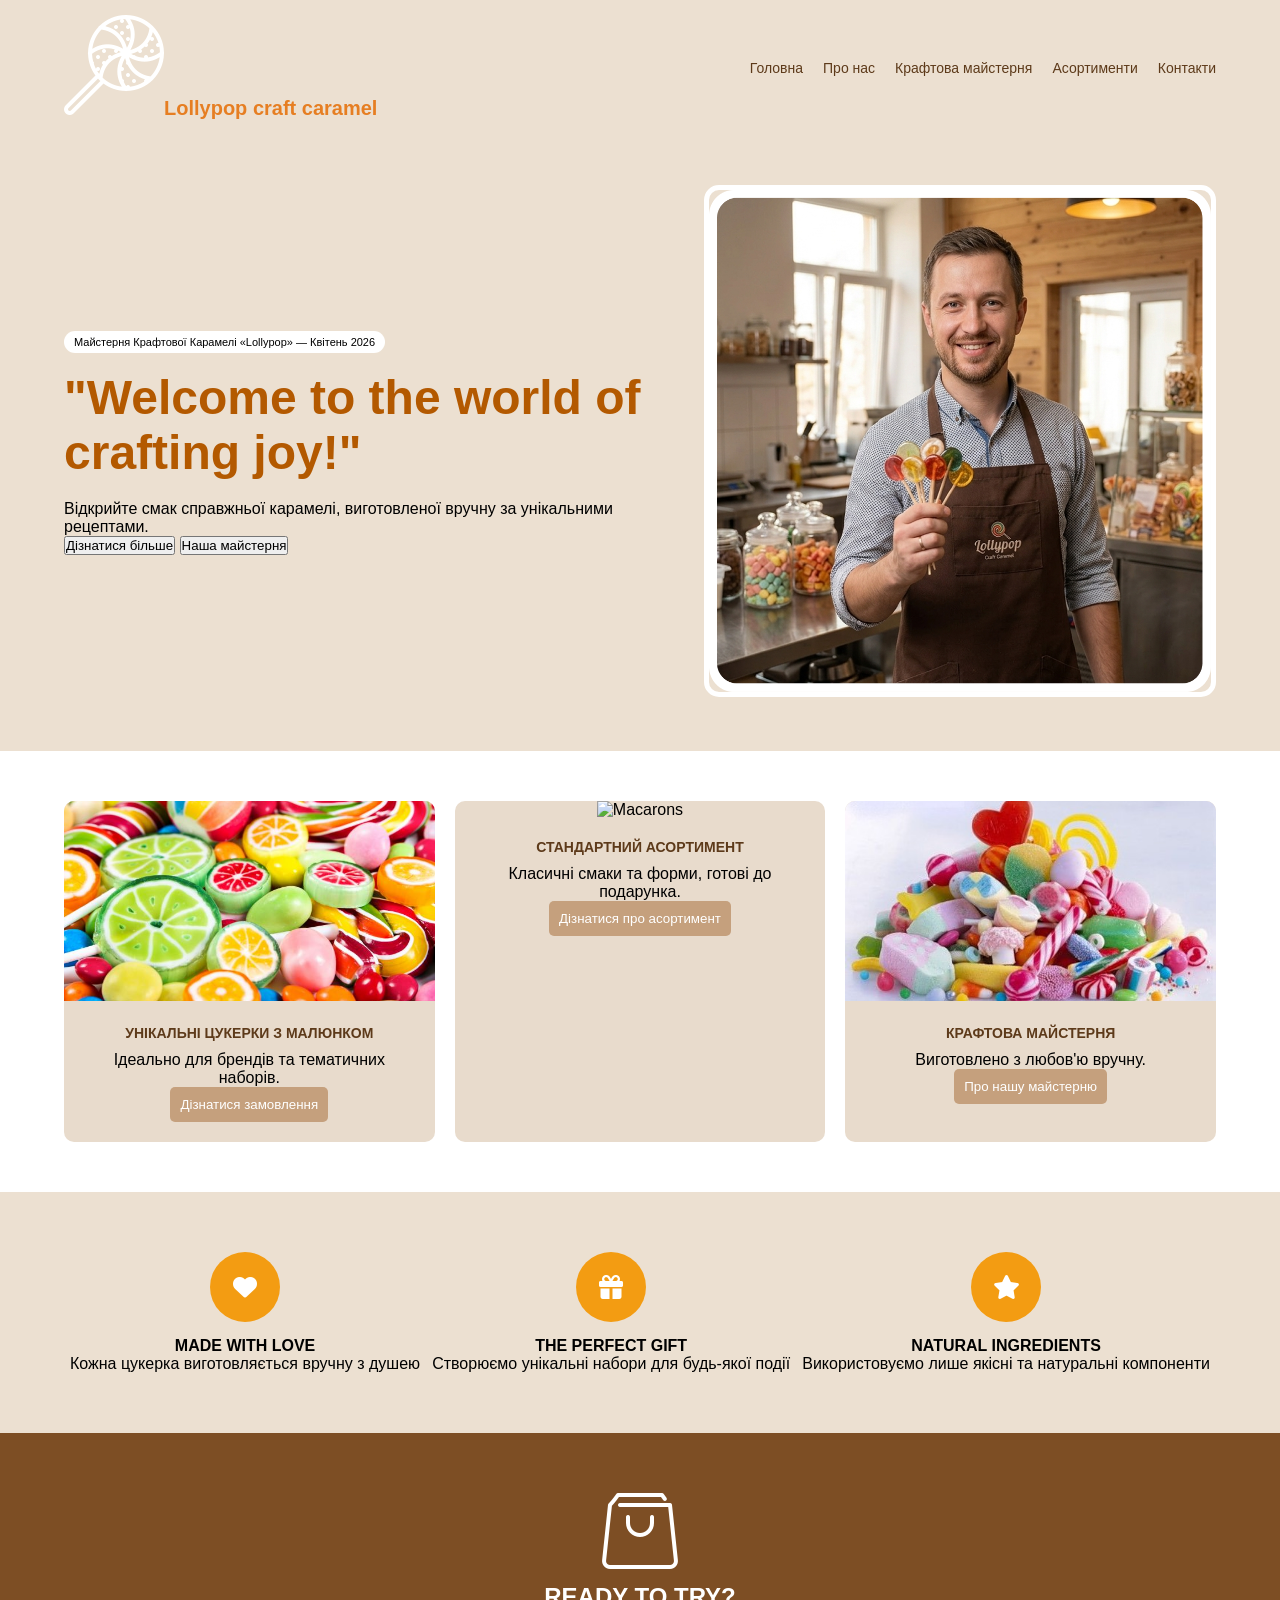
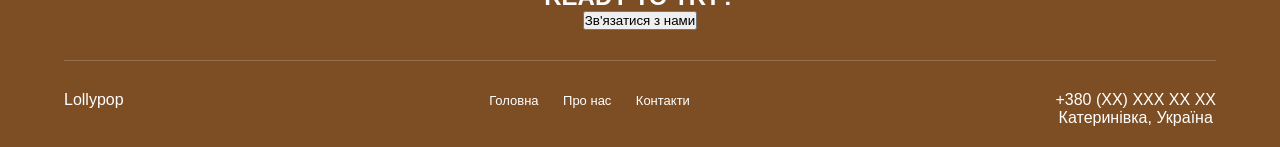
==== index.html @ 3b681390 "first commit" ====
<!DOCTYPE html>
<html lang="uk">
<head>
    <meta charset="UTF-8">
    <meta name="viewport" content="width=device-width, initial-scale=1.0">
    <title>Lollypop - Майстерня карамелі</title>
    <link rel="stylesheet" href="https://cdnjs.cloudflare.com/ajax/libs/font-awesome/6.0.0/css/all.min.css">
    <link rel="stylesheet" href="style/style.css">
</head>
<body>

    <nav class="navbar">
        <div class="logo"><img src="icons/candy-100.png">Lollypop <span>craft caramel</span></div>
        <ul class="nav-links">
            <li><a href="#">Головна</a></li>
            <li><a href="#">Про нас</a></li>
            <li><a href="#">Крафтова майстерня</a></li>
            <li><a href="#">Асортименти</a></li>
            <li><a href="#">Контакти</a></li>
        </ul>
        <div class="burger">
            <span></span>
            <span></span>
            <span></span>
        </div>
    </nav>

    <header class="hero">
        <div class="hero-container">
            <div class="hero-text">
                <span class="date-badge">Майстерня Крафтової Карамелі «Lollypop» — Квітень 2026</span>
                <h1>"Welcome to the world of crafting joy!"</h1>
                <p>Відкрийте смак справжньої карамелі, виготовленої вручну за унікальними рецептами.</p>
                <div class="hero-buttons">
                    <button class="btn-fill">Дізнатися більше</button>
                    <button class="btn-outline">Наша майстерня</button>
                </div>
            </div>
            <div class="hero-img">
                <img src="img/Group2.png" style="width: 512px; height: 512px;" alt="Master">
            </div>
        </div>
    </header>

    <section class="products">
        <div class="card">
            <img src="img/konfety_ledency_650x406.jpg" alt="Candy">
            <div class="card-content">
                <h3>УНІКАЛЬНІ ЦУКЕРКИ З МАЛЮНКОМ</h3>
                <p>Ідеально для брендів та тематичних наборів.</p>
                <button class="card-btn">Дізнатися замовлення</button>
            </div>
        </div>
        <div class="card">
            <img src="img/Arc-en-ciel_comestible.jpg" alt="Macarons">
            <div class="card-content">
                <h3>СТАНДАРТНИЙ АСОРТИМЕНТ</h3>
                <p>Класичні смаки та форми, готові до подарунка.</p>
                <button class="card-btn">Дізнатися про асортимент</button>
            </div>
        </div>
        <div class="card">
            <img src="img/0_c445_55da703e_L.jpg" alt="Workshop">
            <div class="card-content">
                <h3>КРАФТОВА МАЙСТЕРНЯ</h3>
                <p>Виготовлено з любов'ю вручну.</p>
                <button class="card-btn">Про нашу майстерню</button>
            </div>
        </div>
    </section>

    <section class="benefits">
        <div class="benefit">
            <div class="circle-icon"><i class="fa fa-heart"></i></div>
            <h4>MADE WITH LOVE</h4>
            <p>Кожна цукерка виготовляється вручну з душею</p>
        </div>
        <div class="benefit">
            <div class="circle-icon"><i class="fa fa-gift"></i></div>
            <h4>THE PERFECT GIFT</h4>
            <p>Створюємо унікальні набори для будь-якої події</p>
        </div>
        <div class="benefit">
            <div class="circle-icon"><i class="fa fa-star"></i></div>
            <h4>NATURAL INGREDIENTS</h4>
            <p>Використовуємо лише якісні та натуральні компоненти</p>
        </div>
    </section>

    <footer class="footer">
        <div class="footer-cta">
            <div class="footer-icon"><img src="icons/bag-96.png"></div>
            <h2>READY TO TRY?</h2>
            <button class="btn-white">Зв'язатися з нами</button>
        </div>
        <div class="footer-bottom">
            <div class="f-logo">Lollypop</div>
            <div class="f-nav">
                <a href="#">Головна</a>
                <a href="#">Про нас</a>
                <a href="#">Контакти</a>
            </div>
            <div class="f-contacts">
                <p>+380 (XX) XXX XX XX</p>
                <p>Катеринівка, Україна</p>
            </div>
        </div>
    </footer>

    <script src="script/main.js"></script>
</body>
</html>
---- style/style.css ----
:root {
    --main-bg: #ece0d1;
    --brown: #5d3a1a;
    --orange: #d2a679;
    --white: #ffffff;
}

* { margin: 0; padding: 0; box-sizing: border-box; font-family: sans-serif; }

body { background: var(--white); overflow-x: hidden; }

/* Navbar */
.navbar {
    display: flex;
    justify-content: space-between;
    align-items: center;
    padding: 15px 5%;
    background: var(--main-bg);
}

.logo { color: #e67e22; font-weight: bold; font-size: 20px; }
.nav-links { display: flex; list-style: none; gap: 20px; }
.nav-links a { text-decoration: none; color: var(--brown); font-size: 14px; }

/* Burger */
.burger { display: none; cursor: pointer; }
.burger span { display: block; width: 25px; height: 3px; background: var(--brown); margin: 5px; transition: 0.3s; }

/* Hero */
.hero { background: var(--main-bg); padding: 50px 5%; }
.hero-container { display: flex; align-items: center; max-width: 1200px; margin: 0 auto; gap: 30px; }
.hero-text { flex: 1; }
.hero-text h1 { font-size: 3rem; color: #b35900; margin: 20px 0; }
.date-badge { background: #fff; padding: 5px 10px; border-radius: 15px; font-size: 11px; }
.hero-img img { width: 100%; border-radius: 15px; border: 5px solid #fff; }

/* Cards Section */
.products { 
    display: grid; 
    grid-template-columns: repeat(auto-fit, minmax(300px, 1fr)); 
    gap: 20px; 
    padding: 50px 5%; 
}
.card { background: #e8dbcc; border-radius: 10px; overflow: hidden; text-align: center; }
.card img { width: 100%; height: 200px; object-fit: cover; }
.card-content { padding: 20px; }
.card-content h3 { font-size: 14px; margin-bottom: 10px; color: var(--brown); }
.card-btn { background: #c5a07d; border: none; padding: 10px; border-radius: 5px; color: #fff; cursor: pointer; }

/* Benefits */
.benefits { display: flex; justify-content: space-around; padding: 60px 5%; background: var(--main-bg); text-align: center; }
.circle-icon { 
    width: 70px; height: 70px; background: #f39c12; border-radius: 50%; 
    display: flex; align-items: center; justify-content: center; margin: 0 auto 15px; color: #fff; font-size: 24px;
}

/* Footer */
.footer { background: #7d4e24; color: #fff; padding: 50px 5% 20px; text-align: center; }
.footer-cta { border-bottom: 1px solid rgba(255,255,255,0.2); padding-bottom: 30px; }
.footer-bottom { display: flex; justify-content: space-between; padding-top: 30px; flex-wrap: wrap; gap: 20px; }
.f-nav a { color: #fff; margin: 0 10px; text-decoration: none; font-size: 13px; }

/* Mobile */
@media screen and (max-width: 768px) {
    .nav-links {
        position: fixed; right: 0; top: 0; height: 100vh; width: 70%; background: var(--main-bg);
        flex-direction: column; transform: translateX(100%); transition: 0.4s; padding-top: 80px; z-index: 100;
    }
    .nav-active { transform: translateX(0); }
    .burger { display: block; z-index: 101; }
    .hero-container { flex-direction: column; text-align: center; }
    .benefits { flex-direction: column; gap: 40px; }
}

/* Анімація Х для бургера */
.toggle span:nth-child(1) { transform: rotate(-45deg) translate(-5px, 6px); }
.toggle span:nth-child(2) { opacity: 0; }
.toggle span:nth-child(3) { transform: rotate(45deg) translate(-5px, -6px); }
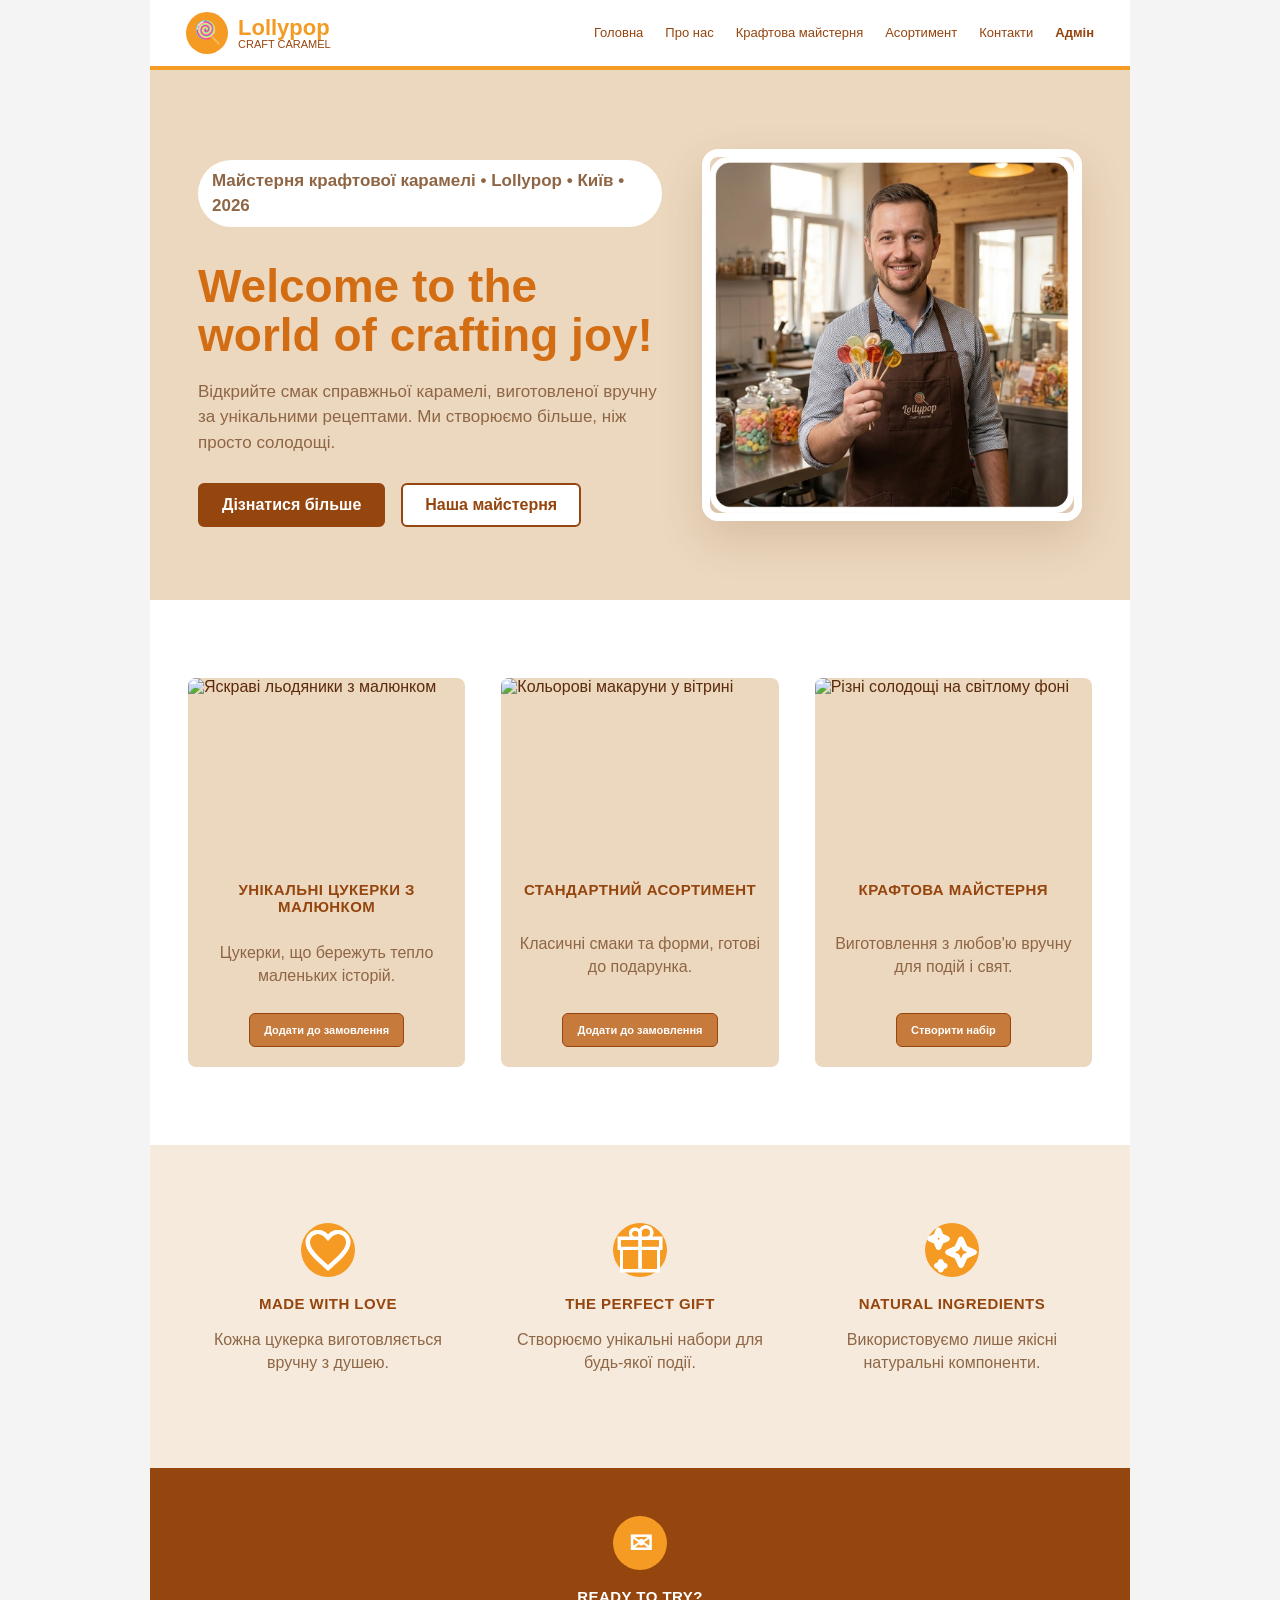
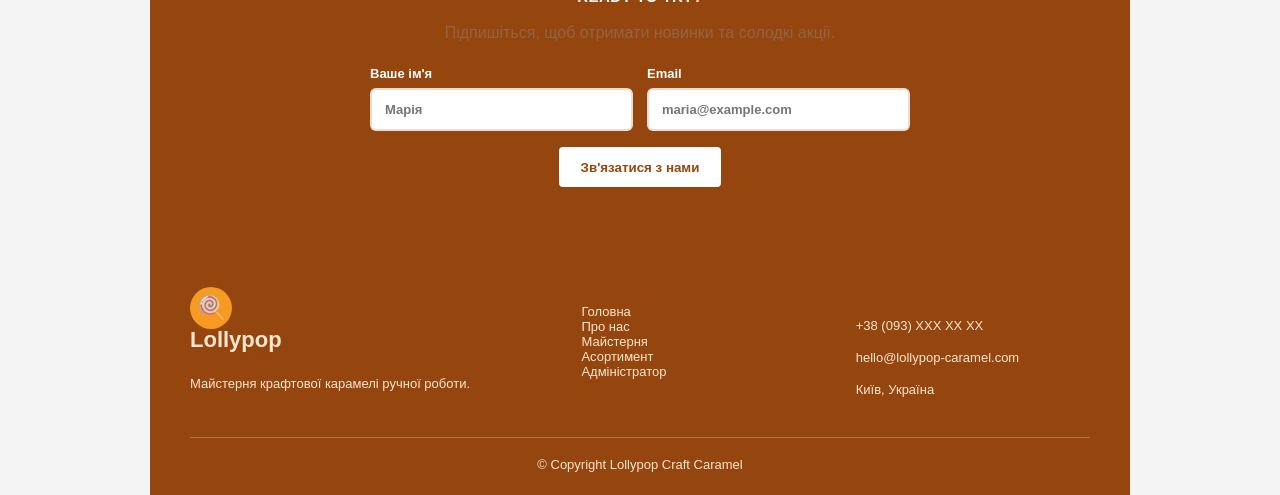
==== commit 66d79da6: "first commit" ====
--- a/index.html
+++ b/index.html
@@ -1,112 +1,150 @@
-<!DOCTYPE html>
+<!doctype html>
 <html lang="uk">
-<head>
-    <meta charset="UTF-8">
-    <meta name="viewport" content="width=device-width, initial-scale=1.0">
-    <title>Lollypop - Майстерня карамелі</title>
-    <link rel="stylesheet" href="https://cdnjs.cloudflare.com/ajax/libs/font-awesome/6.0.0/css/all.min.css">
-    <link rel="stylesheet" href="style/style.css">
-</head>
-<body>
+  <head>
+    <meta charset="UTF-8" />
+    <meta name="viewport" content="width=device-width, initial-scale=1.0" />
+    <title>Lollypop Craft Caramel</title>
+    <link rel="preconnect" href="https://images.unsplash.com" />
+    <link rel="stylesheet" href="styles.css" />
+  </head>
+  <body>
+    <header class="site-header">
+      <a class="logo" href="index.html" aria-label="Lollypop головна">
+        <span class="logo-mark">🍭</span>
+        <span>
+          <strong>Lollypop</strong>
+          <small>craft caramel</small>
+        </span>
+      </a>
 
-    <nav class="navbar">
-        <div class="logo"><img src="icons/candy-100.png">Lollypop <span>craft caramel</span></div>
-        <ul class="nav-links">
-            <li><a href="#">Головна</a></li>
-            <li><a href="#">Про нас</a></li>
-            <li><a href="#">Крафтова майстерня</a></li>
-            <li><a href="#">Асортименти</a></li>
-            <li><a href="#">Контакти</a></li>
-        </ul>
-        <div class="burger">
-            <span></span>
-            <span></span>
-            <span></span>
-        </div>
-    </nav>
+      <button class="burger" type="button" aria-label="Відкрити меню" aria-expanded="false">
+        <span></span>
+        <span></span>
+        <span></span>
+      </button>
 
-    <header class="hero">
-        <div class="hero-container">
-            <div class="hero-text">
-                <span class="date-badge">Майстерня Крафтової Карамелі «Lollypop» — Квітень 2026</span>
-                <h1>"Welcome to the world of crafting joy!"</h1>
-                <p>Відкрийте смак справжньої карамелі, виготовленої вручну за унікальними рецептами.</p>
-                <div class="hero-buttons">
-                    <button class="btn-fill">Дізнатися більше</button>
-                    <button class="btn-outline">Наша майстерня</button>
-                </div>
-            </div>
-            <div class="hero-img">
-                <img src="img/Group2.png" style="width: 512px; height: 512px;" alt="Master">
-            </div>
-        </div>
+      <nav class="main-nav" aria-label="Головна навігація">
+        <a href="#home">Головна</a>
+        <a href="#about">Про нас</a>
+        <a href="#workshop">Крафтова майстерня</a>
+        <a href="#products">Асортимент</a>
+        <a href="#contacts">Контакти</a>
+        <a class="nav-admin" href="admin.html">Адмін</a>
+      </nav>
     </header>
 
-    <section class="products">
-        <div class="card">
-            <img src="img/konfety_ledency_650x406.jpg" alt="Candy">
-            <div class="card-content">
-                <h3>УНІКАЛЬНІ ЦУКЕРКИ З МАЛЮНКОМ</h3>
-                <p>Ідеально для брендів та тематичних наборів.</p>
-                <button class="card-btn">Дізнатися замовлення</button>
-            </div>
+    <main>
+      <section class="hero" id="home">
+        <div class="hero-content">
+          <p class="eyebrow">Майстерня крафтової карамелі • Lollypop • Київ • 2026</p>
+          <h1>Welcome to the world of crafting joy!</h1>
+          <p>
+            Відкрийте смак справжньої карамелі, виготовленої вручну за унікальними рецептами. Ми створюємо більше, ніж просто солодощі.
+          </p>
+          <div class="hero-actions">
+            <a class="button primary" href="#products">Дізнатися більше</a>
+            <a class="button secondary" href="#workshop">Наша майстерня</a>
+          </div>
         </div>
-        <div class="card">
-            <img src="img/Arc-en-ciel_comestible.jpg" alt="Macarons">
-            <div class="card-content">
-                <h3>СТАНДАРТНИЙ АСОРТИМЕНТ</h3>
-                <p>Класичні смаки та форми, готові до подарунка.</p>
-                <button class="card-btn">Дізнатися про асортимент</button>
-            </div>
+        <div class="hero-media" aria-label="Майстер карамелі у майстерні"><img src="img/Group2.png"></div>
+      </section>
+
+      <section class="products section" id="products">
+        <article class="product-card" id="workshop">
+          <img src="https://images.unsplash.com/photo-1582058091505-f87a2e55a40f?auto=format&fit=crop&w=700&q=80" alt="Яскраві льодяники з малюнком" />
+          <div>
+            <h2>Унікальні цукерки з малюнком</h2>
+            <p>Цукерки, що бережуть тепло маленьких історій.</p>
+            <a class="mini-button" href="#subscribe">Додати до замовлення</a>
+          </div>
+        </article>
+        <article class="product-card">
+          <img src="https://images.unsplash.com/photo-1558326567-98ae2405596b?auto=format&fit=crop&w=700&q=80" alt="Кольорові макаруни у вітрині" />
+          <div>
+            <h2>Стандартний асортимент</h2>
+            <p>Класичні смаки та форми, готові до подарунка.</p>
+            <a class="mini-button" href="#subscribe">Додати до замовлення</a>
+          </div>
+        </article>
+        <article class="product-card">
+          <img src="https://images.unsplash.com/photo-1581798459219-318e76aecc7b?auto=format&fit=crop&w=700&q=80" alt="Різні солодощі на світлому фоні" />
+          <div>
+            <h2>Крафтова майстерня</h2>
+            <p>Виготовлення з любов'ю вручну для подій і свят.</p>
+            <a class="mini-button" href="#subscribe">Створити набір</a>
+          </div>
+        </article>
+      </section>
+
+      <section class="features section" id="about">
+        <div class="feature">
+          <span><img src="icons/heart-96.png"></span>
+          <h2>Made with love</h2>
+          <p>Кожна цукерка виготовляється вручну з душею.</p>
         </div>
-        <div class="card">
-            <img src="img/0_c445_55da703e_L.jpg" alt="Workshop">
-            <div class="card-content">
-                <h3>КРАФТОВА МАЙСТЕРНЯ</h3>
-                <p>Виготовлено з любов'ю вручну.</p>
-                <button class="card-btn">Про нашу майстерню</button>
-            </div>
+        <div class="feature">
+          <span><img src="icons/present-96.png"></span>
+          <h2>The perfect gift</h2>
+          <p>Створюємо унікальні набори для будь-якої події.</p>
         </div>
-    </section>
+        <div class="feature">
+          <span><img src="icons/stars-96.png"></span>
+          <h2>Natural ingredients</h2>
+          <p>Використовуємо лише якісні натуральні компоненти.</p>
+        </div>
+      </section>
 
-    <section class="benefits">
-        <div class="benefit">
-            <div class="circle-icon"><i class="fa fa-heart"></i></div>
-            <h4>MADE WITH LOVE</h4>
-            <p>Кожна цукерка виготовляється вручну з душею</p>
+      <section class="subscribe" id="subscribe">
+        <div class="subscribe-panel">
+          <span class="mail-icon">✉</span>
+          <h2>Ready to try?</h2>
+          <p>Підпишіться, щоб отримати новинки та солодкі акції.</p>
+          <form class="subscribe-form" id="subscribeForm">
+            <label>
+              <span>Ваше ім'я</span>
+              <input type="text" name="name" placeholder="Марія" required />
+            </label>
+            <label>
+              <span>Email</span>
+              <input type="email" name="email" placeholder="maria@example.com" required />
+            </label>
+            <button class="button light" type="submit">Зв'язатися з нами</button>
+            <p class="form-message" id="subscribeMessage" role="status"></p>
+          </form>
         </div>
-        <div class="benefit">
-            <div class="circle-icon"><i class="fa fa-gift"></i></div>
-            <h4>THE PERFECT GIFT</h4>
-            <p>Створюємо унікальні набори для будь-якої події</p>
+      </section>
+    </main>
+
+    <footer class="footer" id="contacts">
+      <div class="footer-grid">
+        <div>
+          <a class="logo footer-logo" href="index.html">
+            <span class="logo-mark">🍭</span>
+            <span>
+              <strong>Lollypop</strong>
+              <small>craft caramel</small>
+            </span>
+          </a>
+          <p>Майстерня крафтової карамелі ручної роботи.</p>
         </div>
-        <div class="benefit">
-            <div class="circle-icon"><i class="fa fa-star"></i></div>
-            <h4>NATURAL INGREDIENTS</h4>
-            <p>Використовуємо лише якісні та натуральні компоненти</p>
+        <div>
+          <h2>Навігація</h2>
+          <a href="#home">Головна</a>
+          <a href="#about">Про нас</a>
+          <a href="#workshop">Майстерня</a>
+          <a href="#products">Асортимент</a>
+          <a href="admin.html">Адміністратор</a>
         </div>
-    </section>
-
-    <footer class="footer">
-        <div class="footer-cta">
-            <div class="footer-icon"><img src="icons/bag-96.png"></div>
-            <h2>READY TO TRY?</h2>
-            <button class="btn-white">Зв'язатися з нами</button>
+        <div>
+          <h2>Контакти</h2>
+          <p>+38 (093) XXX XX XX</p>
+          <p>hello@lollypop-caramel.com</p>
+          <p>Київ, Україна</p>
         </div>
-        <div class="footer-bottom">
-            <div class="f-logo">Lollypop</div>
-            <div class="f-nav">
-                <a href="#">Головна</a>
-                <a href="#">Про нас</a>
-                <a href="#">Контакти</a>
-            </div>
-            <div class="f-contacts">
-                <p>+380 (XX) XXX XX XX</p>
-                <p>Катеринівка, Україна</p>
-            </div>
-        </div>
+      </div>
+      <p class="copyright">© Copyright Lollypop Craft Caramel</p>
     </footer>
 
-    <script src="script/main.js"></script>
-</body>
-</html>+    <script src="script.js"></script>
+  </body>
+</html>
--- a/styles.css
+++ b/styles.css
@@ -0,0 +1,619 @@
+:root {
+  --cream: #fff8ee;
+  --sand: #ecd8bf;
+  --caramel: #d36d13;
+  --orange: #f59a23;
+  --cocoa: #95450e;
+  --text: #5b2a0b;
+  --muted: #8f6645;
+  --white: #ffffff;
+  --shadow: 0 18px 45px rgba(105, 50, 11, 0.16);
+}
+
+* {
+  box-sizing: border-box;
+}
+
+html {
+  scroll-behavior: smooth;
+}
+
+body {
+  margin: 0;
+  color: var(--text);
+  background: #f4f4f4;
+  font-family: Arial, Helvetica, sans-serif;
+}
+
+a {
+  color: inherit;
+  text-decoration: none;
+}
+
+img {
+  display: block;
+  max-width: 100%;
+}
+
+.site-header,
+main,
+.footer {
+  width: min(100%, 980px);
+  margin: 0 auto;
+}
+
+.site-header {
+  position: sticky;
+  top: 0;
+  z-index: 20;
+  display: flex;
+  align-items: center;
+  justify-content: space-between;
+  min-height: 70px;
+  padding: 12px 36px;
+  background: var(--white);
+  border-bottom: 4px solid var(--orange);
+}
+
+.logo {
+  display: inline-flex;
+  align-items: center;
+  gap: 10px;
+  color: var(--orange);
+  line-height: 1;
+}
+
+.logo-mark {
+  display: grid;
+  width: 42px;
+  height: 42px;
+  place-items: center;
+  color: var(--white);
+  background: var(--orange);
+  border-radius: 50%;
+  font-size: 22px;
+}
+
+.logo strong {
+  display: block;
+  font-size: 22px;
+}
+
+.logo small {
+  display: block;
+  color: var(--cocoa);
+  font-size: 11px;
+  letter-spacing: 0;
+  text-transform: uppercase;
+}
+
+.main-nav {
+  display: flex;
+  align-items: center;
+  gap: 22px;
+  font-size: 13px;
+  color: var(--cocoa);
+}
+
+.main-nav a {
+  border-bottom: 2px solid transparent;
+  padding: 8px 0;
+}
+
+.main-nav a:hover,
+.main-nav a:focus-visible {
+  border-color: var(--orange);
+}
+
+.nav-admin {
+  font-weight: 700;
+}
+
+.burger {
+  display: none;
+  width: 44px;
+  height: 44px;
+  border: 0;
+  background: transparent;
+  cursor: pointer;
+}
+
+.burger span {
+  display: block;
+  width: 26px;
+  height: 3px;
+  margin: 5px auto;
+  background: var(--cocoa);
+  border-radius: 99px;
+}
+
+.hero {
+  display: grid;
+  grid-template-columns: minmax(0, 1fr) 380px;
+  gap: 40px;
+  align-items: center;
+  min-height: 530px;
+  padding: 56px 48px;
+  background: var(--sand);
+}
+
+.eyebrow {
+  display: inline-flex;
+  width: fit-content;
+  max-width: 100%;
+  padding: 8px 14px;
+  color: var(--muted);
+  background: var(--white);
+  border-radius: 999px;
+  font-size: 13px;
+  font-weight: 700;
+}
+
+.hero h1,
+.admin-shell h1 {
+  max-width: 520px;
+  margin: 18px 0;
+  color: var(--caramel);
+  font-size: 46px;
+  line-height: 1.08;
+  letter-spacing: 0;
+}
+
+.hero p {
+  max-width: 490px;
+  color: var(--muted);
+  font-size: 17px;
+  line-height: 1.5;
+}
+
+.hero-actions {
+  display: flex;
+  flex-wrap: wrap;
+  gap: 16px;
+  margin-top: 28px;
+}
+
+.button,
+.mini-button {
+  display: inline-flex;
+  align-items: center;
+  justify-content: center;
+  min-height: 44px;
+  border: 2px solid var(--cocoa);
+  border-radius: 6px;
+  padding: 0 22px;
+  font-weight: 800;
+  cursor: pointer;
+  transition: transform 0.2s ease, box-shadow 0.2s ease, background 0.2s ease;
+}
+
+.button:hover,
+.mini-button:hover {
+  transform: translateY(-2px);
+  box-shadow: 0 10px 22px rgba(93, 42, 9, 0.16);
+}
+
+.primary {
+  color: var(--white);
+  background: var(--cocoa);
+}
+
+.secondary {
+  color: var(--cocoa);
+  background: var(--white);
+}
+
+.light {
+  color: var(--cocoa);
+  background: var(--white);
+}
+
+.hero-media {
+  min-height: 360px;
+  border: 8px solid var(--white);
+  border-radius: 16px;
+  background:
+    linear-gradient(20deg, rgba(75, 31, 4, 0.12), rgba(255, 255, 255, 0)),
+    url("https://images.unsplash.com/photo-1626082895064-77d534db38e8?auto=format&fit=crop&w=900&q=80") center / cover;
+  box-shadow: var(--shadow);
+}
+
+.section {
+  padding: 78px 38px;
+}
+
+.products {
+  display: grid;
+  grid-template-columns: repeat(3, minmax(0, 1fr));
+  gap: 36px;
+  background: var(--white);
+}
+
+.product-card {
+  overflow: hidden;
+  min-width: 0;
+  background: var(--sand);
+  border-radius: 8px;
+}
+
+.product-card img {
+  width: 100%;
+  aspect-ratio: 1.55 / 1;
+  object-fit: cover;
+}
+
+.product-card div {
+  display: flex;
+  min-height: 210px;
+  flex-direction: column;
+  align-items: center;
+  justify-content: space-between;
+  padding: 24px 18px 20px;
+  text-align: center;
+}
+
+.product-card h2,
+.feature h2,
+.subscribe h2,
+.footer h2,
+.admin-panel h2 {
+  margin: 0;
+  color: var(--cocoa);
+  font-size: 15px;
+  letter-spacing: 0.03em;
+  text-transform: uppercase;
+}
+
+.product-card p,
+.feature p,
+.subscribe p,
+.footer p {
+  color: var(--muted);
+  line-height: 1.45;
+}
+
+.mini-button {
+  min-height: 34px;
+  border-width: 1px;
+  padding: 0 14px;
+  color: var(--white);
+  background: #c67a3c;
+  font-size: 11px;
+}
+
+.features {
+  display: grid;
+  grid-template-columns: repeat(3, minmax(0, 1fr));
+  gap: 32px;
+  background: #f5eadc;
+  text-align: center;
+}
+
+.feature span,
+.mail-icon {
+  display: grid;
+  width: 54px;
+  height: 54px;
+  margin: 0 auto 18px;
+  place-items: center;
+  color: var(--white);
+  background: var(--orange);
+  border-radius: 50%;
+  font-size: 28px;
+  font-weight: 800;
+}
+
+.subscribe {
+  padding: 48px 28px 30px;
+  background: var(--cocoa);
+  text-align: center;
+}
+
+.subscribe h2 {
+  color: var(--white);
+}
+
+.subscribe-panel {
+  max-width: 540px;
+  margin: 0 auto;
+}
+
+.subscribe-form {
+  display: grid;
+  grid-template-columns: repeat(2, minmax(0, 1fr));
+  gap: 14px;
+  margin-top: 22px;
+}
+
+label {
+  display: grid;
+  gap: 7px;
+  color: var(--text);
+  font-size: 13px;
+  font-weight: 700;
+  text-align: left;
+}
+
+input,
+textarea {
+  width: 100%;
+  border: 2px solid rgba(149, 69, 14, 0.18);
+  border-radius: 6px;
+  padding: 12px 13px;
+  color: var(--text);
+  background: var(--white);
+  font: inherit;
+}
+
+.subscribe-form label {
+  color: var(--white);
+}
+
+.subscribe-form .button,
+.subscribe-form .form-message {
+  grid-column: 1 / -1;
+  justify-self: center;
+}
+
+.form-message {
+  min-height: 20px;
+  margin: 0;
+  font-weight: 700;
+}
+
+.footer {
+  padding: 34px 40px 20px;
+  color: var(--white);
+  background: var(--cocoa);
+}
+
+.footer-grid {
+  display: grid;
+  grid-template-columns: 1.5fr 1fr 1fr;
+  gap: 40px;
+  border-bottom: 1px solid rgba(255, 255, 255, 0.25);
+  padding-bottom: 24px;
+}
+
+.footer a,
+.footer p {
+  display: block;
+  color: #ffe6ce;
+  font-size: 13px;
+}
+
+.footer-logo {
+  color: var(--orange);
+}
+
+.copyright {
+  margin: 18px 0 0;
+  text-align: center;
+}
+
+.admin-page {
+  background: var(--cream);
+}
+
+.admin-shell {
+  min-height: calc(100vh - 70px);
+  padding: 46px 32px 70px;
+  background: var(--cream);
+}
+
+.login-card,
+.dashboard {
+  max-width: 1080px;
+  margin: 0 auto;
+}
+
+.login-card {
+  max-width: 460px;
+  padding: 34px;
+  background: var(--white);
+  border-radius: 8px;
+  box-shadow: var(--shadow);
+}
+
+.admin-form {
+  display: grid;
+  gap: 16px;
+}
+
+.hidden {
+  display: none;
+}
+
+.dashboard-head {
+  display: flex;
+  align-items: center;
+  justify-content: space-between;
+  gap: 18px;
+  margin-bottom: 26px;
+}
+
+.stats-grid,
+.admin-columns {
+  display: grid;
+  gap: 20px;
+}
+
+.stats-grid {
+  grid-template-columns: repeat(3, minmax(0, 1fr));
+  margin-bottom: 22px;
+}
+
+.stats-grid article,
+.admin-panel {
+  padding: 24px;
+  background: var(--white);
+  border-radius: 8px;
+  box-shadow: var(--shadow);
+}
+
+.stats-grid span {
+  display: block;
+  color: var(--caramel);
+  font-size: 36px;
+  font-weight: 800;
+}
+
+.admin-columns {
+  grid-template-columns: 1.25fr 0.75fr;
+  align-items: start;
+}
+
+.table-wrap {
+  overflow-x: auto;
+}
+
+table {
+  width: 100%;
+  border-collapse: collapse;
+  margin-top: 16px;
+}
+
+th,
+td {
+  border-bottom: 1px solid #efdccc;
+  padding: 13px 8px;
+  text-align: left;
+}
+
+.product-list {
+  display: grid;
+  gap: 12px;
+  margin: 20px 0 0;
+  padding: 0;
+  list-style: none;
+}
+
+.product-list li {
+  padding: 13px;
+  background: #fff4e8;
+  border-radius: 6px;
+}
+
+.product-list strong {
+  display: block;
+  color: var(--cocoa);
+}
+
+@media (max-width: 820px) {
+  .site-header {
+    padding: 12px 20px;
+  }
+
+  .burger {
+    display: block;
+  }
+
+  .main-nav {
+    position: absolute;
+    top: 70px;
+    right: 0;
+    left: 0;
+    display: none;
+    flex-direction: column;
+    align-items: stretch;
+    gap: 0;
+    padding: 12px 24px 20px;
+    background: var(--white);
+    box-shadow: 0 18px 30px rgba(80, 34, 5, 0.12);
+  }
+
+  .main-nav.is-open {
+    display: flex;
+  }
+
+  .main-nav a {
+    padding: 14px 0;
+  }
+
+  .hero,
+  .products,
+  .features,
+  .footer-grid,
+  .admin-columns {
+    grid-template-columns: 1fr;
+  }
+
+  .hero {
+    min-height: auto;
+    padding: 42px 24px;
+  }
+
+  .hero h1,
+  .admin-shell h1 {
+    font-size: 34px;
+  }
+
+  .hero-media {
+    min-height: 300px;
+  }
+
+  .section {
+    padding: 46px 20px;
+  }
+
+  .subscribe-form,
+  .stats-grid {
+    grid-template-columns: 1fr;
+  }
+
+  .dashboard-head {
+    align-items: flex-start;
+    flex-direction: column;
+  }
+}
+
+@media (max-width: 480px) {
+  .site-header {
+    min-height: 64px;
+  }
+
+  .logo strong {
+    font-size: 18px;
+  }
+
+  .logo-mark {
+    width: 36px;
+    height: 36px;
+    font-size: 18px;
+  }
+
+  .main-nav {
+    top: 64px;
+  }
+
+  .hero {
+    padding: 34px 18px;
+  }
+
+  .hero h1,
+  .admin-shell h1 {
+    font-size: 30px;
+  }
+
+  .hero p {
+    font-size: 15px;
+  }
+
+  .button {
+    width: 100%;
+  }
+
+  .hero-actions {
+    width: 100%;
+  }
+
+  .hero-media {
+    min-height: 240px;
+  }
+
+  .footer,
+  .admin-shell {
+    padding-right: 18px;
+    padding-left: 18px;
+  }
+}
